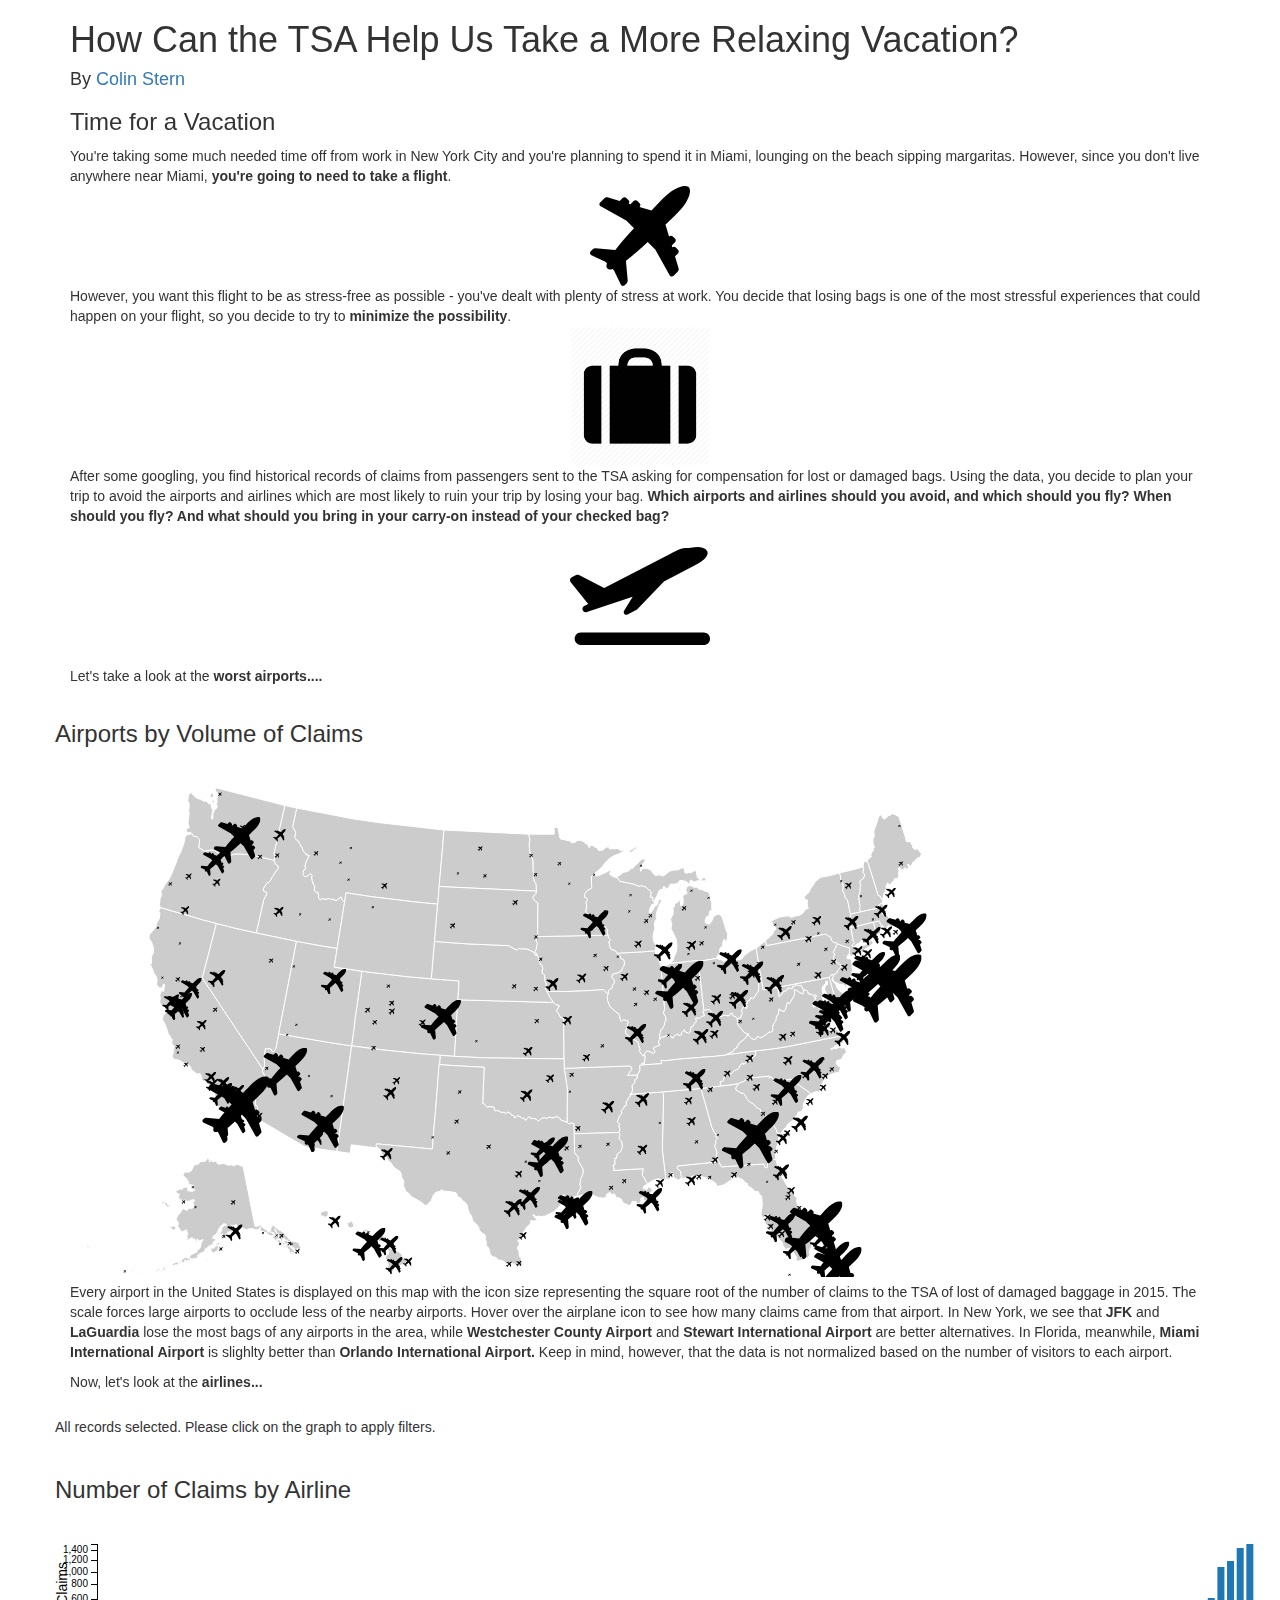
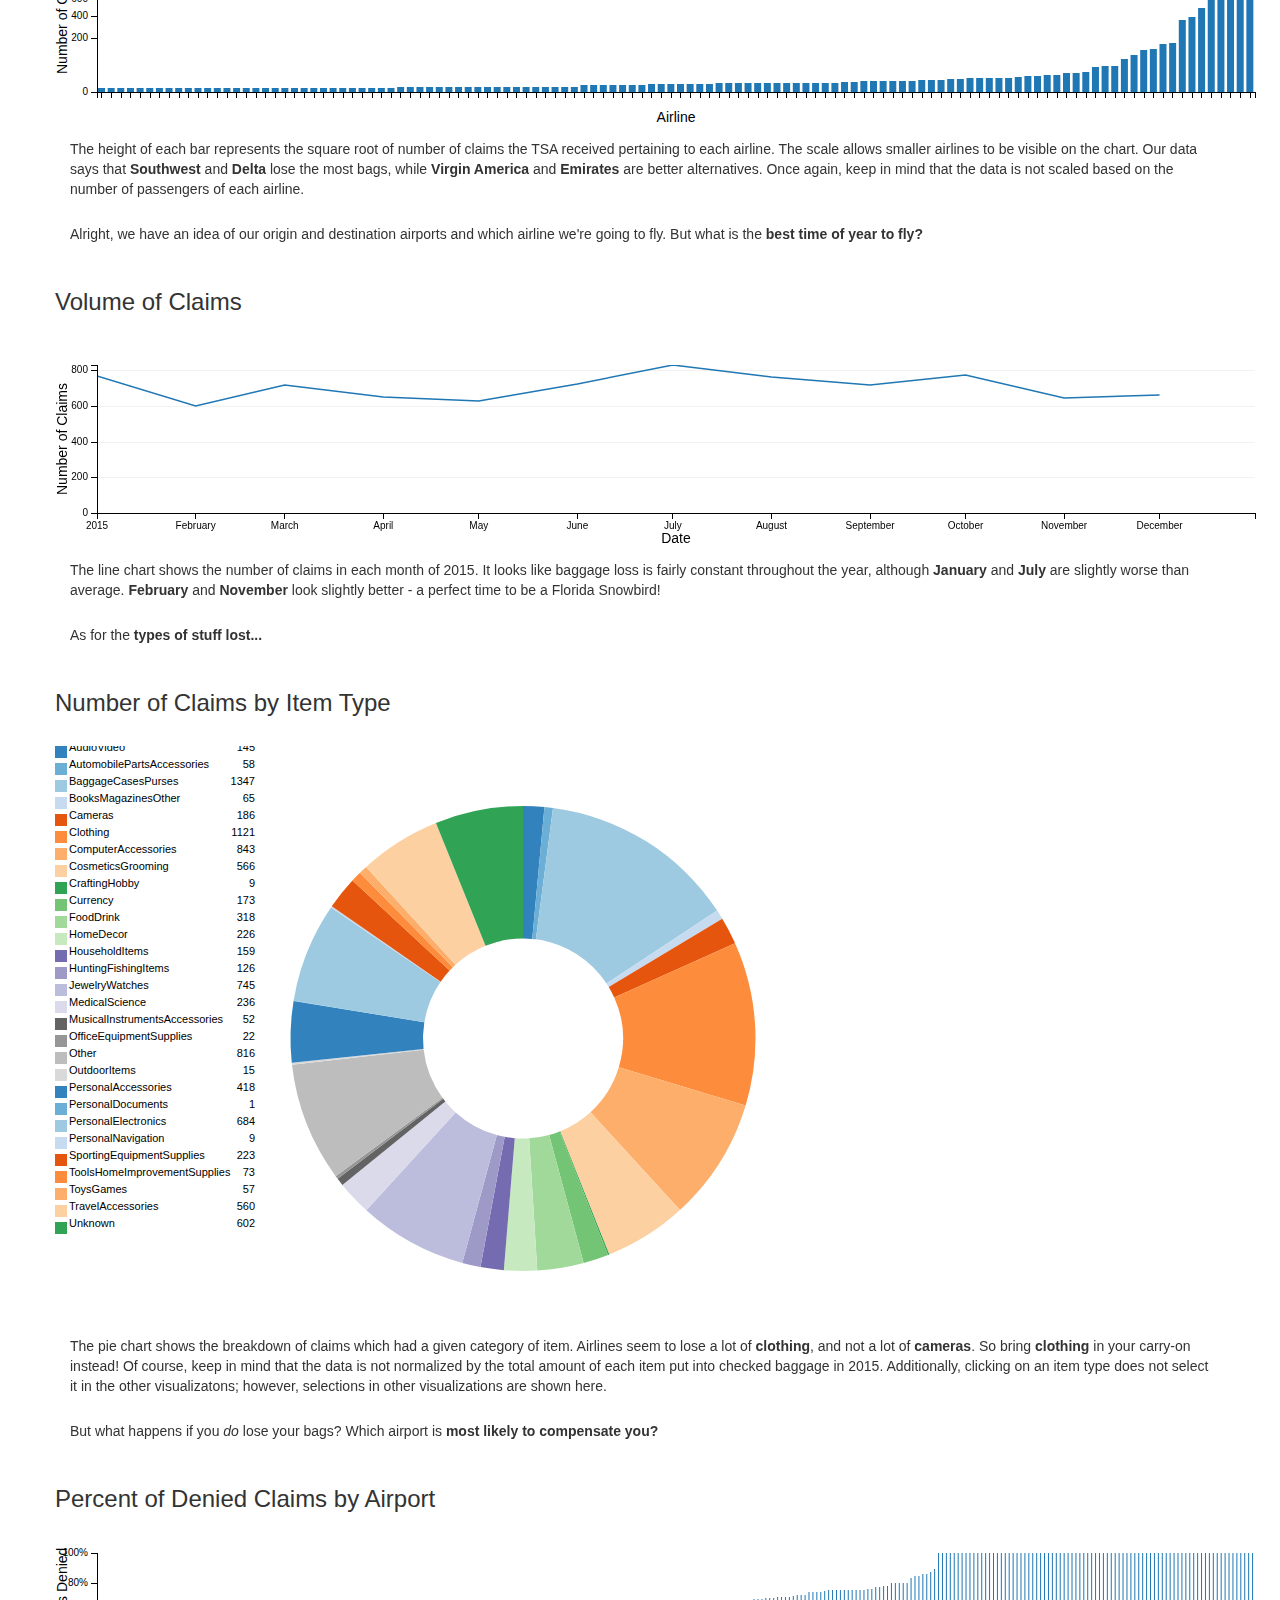
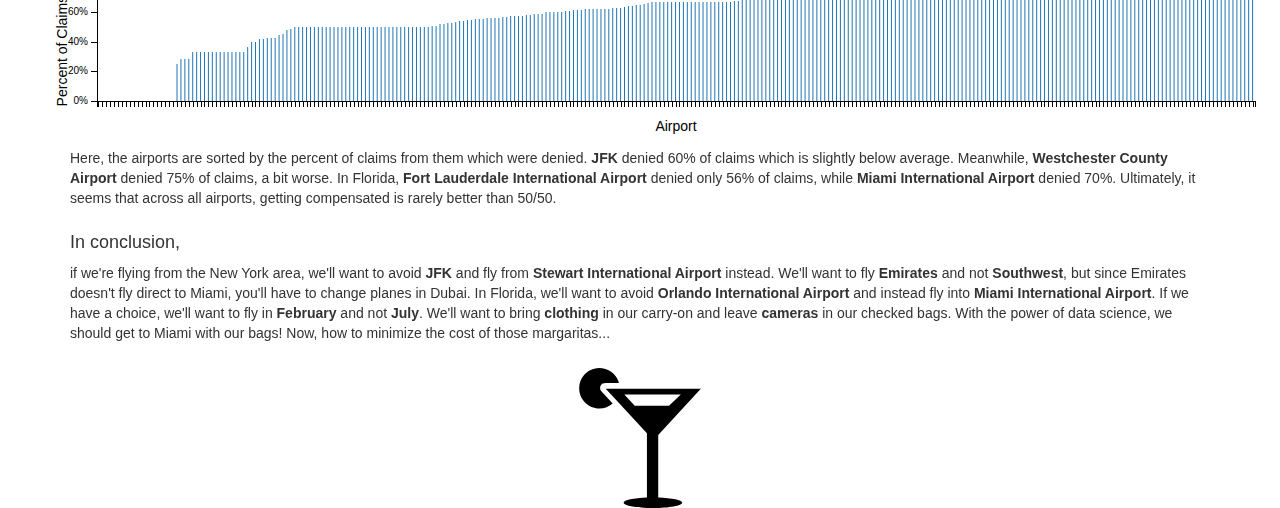
==== tsa-bags/index.html @ f5648bd6 "Added tsa-bags" ====
<!DOCTYPE html>
<head>
  <meta charset="utf-8">
  <link rel="stylesheet" type="text/css" href="css/dc.css" />
  <link rel="stylesheet" type="text/css" href="css/bootstrap.min.css">
  <script src="js/d3.js"></script>
  <script src="js/crossfilter.js"></script>
  <script src="js/dc.js"></script>
  <script src="js/reductio.js"></script>
  <script src="js/universe.js"></script>
  <script type="text/javascript" src="js/colorbrewer.js"></script>
  <style>
  </style>
  <title>TSA Claims Dataset</title>

</head>

<body>
<!-- CSS -->
<style type="text/css">
</style>

<!-- HTML -->

<div class="container">

  <h1>How Can the TSA Help Us Take a More Relaxing Vacation?</h1>
  <h4>By <a href="http://cstern.me/">Colin Stern</a></h4>

  <h3>Time for a Vacation</h3>
  <div><span>​You're taking some much needed time off from work in New York City and you're planning to spend it in Miami, lounging on the beach sipping margaritas. However, since you don't live anywhere near Miami, <b>you're going to need to take a flight</b>.</span> </div>
  <img class="center-block" src="img/airplane-shape.svg" alt="View" style="width:100;height:100px;">
  <div> However, you want this flight to be as stress-free as possible - you've dealt with plenty of stress at work. You decide that losing bags is one of the most stressful experiences that could happen on your flight, so you decide to try to <b>minimize the possibility</b>.
  </div>
  <img class="center-block" src="img/bag.png" alt="View" style="width:140;height:140px;">
  <div> After some googling, you find historical records of claims from passengers sent to the TSA asking for compensation for lost or damaged bags. Using the data, you decide to plan your trip to avoid the airports and airlines which are most likely to ruin your trip by losing your bag. <b>Which airports and airlines should you avoid, and which should you fly? When should you fly? And what should you bring in your carry-on instead of your checked bag?</b></div>
    <img class="center-block" src="img/takeoff-the-plane.svg" alt="View" style="width:140;height:140px;">
    </span>

  <div style="padding-bottom:15px;">Let's take a look at the <b>worst airports....</b></div>

<!-- Heatmap - Airports by Volume of Claims-->
<div class="row">
  <div id="heatmap">
       <h3>Airports by Volume of Claims</h3>
       <a class="reset" href="javascript:airportHeatmap.filterAll();dc.redrawAll();" style="display: none;">reset</a>
       <div class="clearfix"></div>
       <div class="row">
         <div id="heat-select">
           <div>
             <a class="reset"
                href="javascript:heatSelect.filterAll();dc.redrawAll();"
                style="visibility: hidden;">reset</a>
           </div>
         </div>
       </div>
   </div>
</div>

  <p>Every airport in the United States is displayed on this map with the icon size representing the square root of the number of claims to the TSA of lost of damaged baggage in 2015. The scale forces large airports to occlude less of the nearby airports. Hover over the airplane icon to see how many claims came from that airport. In New York, we see that <b>JFK</b> and <b>LaGuardia</b> lose the most bags of any airports in the area, while <b>Westchester County Airport</b> and <b>Stewart International Airport</b> are better alternatives. In Florida, meanwhile, <b>Miami International Airport</b> is slighlty better than <b>Orlando International Airport. </b> Keep in mind, however, that the data is not normalized based on the number of visitors to each airport.</p>


<!-- Heatmap key -->
<div class="row">
  <div id="heatmapKey">
    <div class="clearfix"></div>
  </div>
</div>

   <!--  Parallel coordinates - Correlations between Airport, Airline, Where Item was Lost, Close Amount and Disposition of Claim goes here -->
<!-- <div class="row">
   <div id="parallel-coordinates">
        <strong>Correlations between Airport, Airline, Where Item was Lost, Close Amount and Disposition of Claim</strong>
        <a class="reset" href="javascript:parallelCoordinates.filterAll();dc.redrawAll();" style="display: none;">reset</a>
        <div class="clearfix"></div>
        <div class="row">
        </div>
   </div>
 </div> -->


   <p>​Now, let's look at the <b>airlines...</b></p>


   <!-- Number of selected records -->
  <div class="row">
      <div>
          <div class="dc-data-count">
              <span class="filter-count"></span> selected out of <span class="total-count"></span> records | <a
                  href="javascript:dc.filterAll(); dc.renderAll();">Reset All</a>
          </div>
      </div>
      <table class="table table-hover dc-data-table">
      </table>
  </div>
  <div class="clearfix"></div>

   <!-- Histogram - Number of Claims by Airline -->
<div class="row">
     <div id="number-claims-by-airline-histogram">
          <h3>Number of Claims by Airline</h3>
          <a class="reset" href="javascript:numberClaimsByAirlineHistogram.filterAll();dc.redrawAll();" style="display: none;">reset</a>
          <div class="clearfix"></div>
          <div class="row">
            <div id="number-claims-by-airline-select">
              <div>
                <a class="reset"
                   href="javascript:numberClaimsByAirlineSelect.filterAll();dc.redrawAll();"
                   style="visibility: hidden;">reset</a>
              </div>
            </div>
          </div>
     </div>
</div>
<p style="padding-bottom:15px;">The height of each bar represents the square root of number of claims the TSA received pertaining to each airline. The scale allows smaller airlines to be visible on the chart. Our data says that <b>Southwest</b> and <b>Delta</b> lose the most bags, while <b>Virgin America</b> and <b>Emirates</b> are better alternatives. Once again, keep in mind that the data is not scaled based on the number of passengers of each airline.</p>

<!-- Line chart - Volume of Claims -->
<p style="padding-bottom:15px;">Alright, we have an idea of our origin and destination airports and which airline we're going to fly. But what is the <b>best time of year to fly?</b></p>
<div class="row">
    <div id="volume-claims-line">
        <h3>Volume of Claims</h3>
        <span class="reset" style="display: none;">range: <span class="filter"></span></span>
        <a class="reset" href="javascript:volumeClaimsLine.filterAll();likeChart.filterAll();dc.redrawAll();"
           style="display: none;">reset</a>
        <div class="clearfix"></div>
        <div class="row">
          <div id="volume-claims-line-select">
            <div>
              <a class="reset"
                 href="javascript:volumeClaimsLineSelect.filterAll();dc.redrawAll();"
                 style="visibility: hidden;">reset</a>
            </div>
          </div>
        </div>

  <!-- Linked bar chart to line chart -->
      <div id="volume-claims-line-slider">
      </div>
      <p class="muted pull-right" style="margin-right: 15px;"></p>
</div>
</div>

<p style="padding-bottom:15px;">The line chart shows the number of claims in each month of 2015. It looks like baggage loss is fairly constant throughout the year, although <b>January</b> and <b>July</b> are slightly worse than average. <b>February</b> and <b>November</b> look slightly better - a perfect time to be a Florida Snowbird! </p>

  <!-- Histogram - Number of Claims by Item Type -->
  <p style="padding-bottom:15px;">As for the <b>types of stuff lost...</b></p>
<div class="row">
    <div id="number-of-claims-by-item-histogram">
         <h3>Number of Claims by Item Type</h3>
         <a class="reset" href="javascript:numberClaimsItemHistogram.filterAll();dc.redrawAll();" style="display: none;">reset</a>
         <div class="clearfix"></div>
         <div class="row">
           <div id="number-claims-item-histogram-select">
             <div>
               <a class="reset"
                  href="javascript:numberClaimsItemHistogramSelect.filterAll();dc.redrawAll();"
                  style="visibility: hidden;">reset</a>
             </div>	
         </div>
       </div>
    </div>

</div>
<p style="padding-bottom:15px;">​The pie chart shows the breakdown of claims which had a given category of item. Airlines seem to lose a lot of <b>clothing</b>, and not a lot of <b>cameras</b>. So bring <b>clothing</b> in your carry-on instead! Of course, keep in mind that the data is not normalized by the total amount of each item put into checked baggage in 2015. Additionally, clicking on an item type does not select it in the other visualizatons; however, selections in other visualizations are shown here.</p>


<!-- Histogram - Percent of Denied Claims by Airport -->
<p style="padding-bottom:15px;">But what happens if you <i>do</i> lose your bags? Which airport is <b>most likely to compensate you?</b></p>
<div class="row">
  <div id="percent-denied-claims-by-airport-histogram">
       <h3>Percent of Denied Claims by Airport</h3>
       <a class="reset" href="javascript:percentDeniedByAirportHistogram.filterAll();dc.redrawAll();" style="display: none;">reset</a>
       <div class="clearfix"></div>
       <div class="row">
         <div id="percent-denied-by-airport-select">
           <div>
             <a class="reset"
                href="javascript:percentDeniedByAirportSelect.filterAll();dc.redrawAll();"
                style="visibility: hidden;">reset</a>
           </div>
         </div>
       </div>
   </div>
 </div>

 <p style="padding-bottom:15px;">Here, the airports are sorted by the percent of claims from them which were denied. <b>JFK</b> denied 60% of claims which is slightly below average. Meanwhile, <b>Westchester County Airport</b> denied 75% of claims, a bit worse. In Florida, <b>Fort Lauderdale International Airport</b> denied only 56% of claims, while <b>Miami International Airport</b> denied 70%. Ultimately, it seems that across all airports, getting compensated is rarely better than 50/50.</p>

<h4>In conclusion,</h4>
 <p style="padding-bottom:15px;">​if we're flying from the New York area, we'll want to avoid <b>JFK</b> and fly from <b>Stewart International Airport</b> instead. We'll want to fly <b>Emirates</b> and not <b>Southwest</b>, but since Emirates doesn't fly direct to Miami, you'll have to change planes in Dubai. In Florida, we'll want to avoid <b>Orlando International Airport</b> and instead fly into <b>Miami International Airport</b>. If we have a choice, we'll want to fly in <b>February</b> and not <b>July</b>. We'll want to bring <b>clothing</b> in our carry-on and leave <b>cameras</b> in our checked bags. With the power of data science, we should get to Miami with our bags! Now, how to minimize the cost of those margaritas...</p>
 <img class="center-block" src="img/margarita.svg" alt="View" style="width:140;height:140px;">

<div class="row">
</div>

</div>


<!-- JavaScript -->
<script>
'use strict';

  /* Parse and format */
  <!-- Parsing Dates -->
  var dateParser = d3.time.format("%d-%b-%y").parse;

  // Formatting axes
  var percentFormat = d3.format(".0%");

  // Formatting decimals
  var roundFormat = d3.format(".2r");	

  /* Create chart objects */

  /* count selected records */
  var claimsCount = dc.dataCount('.dc-data-count');

  // Airport Heatmap
  var airportHeatmap = dc.geoChoroplethChart('#heatmap');
  // var heatmapKey = dc.heatMap("#heatmapKey");
  // var heatSelect = dc.selectMenu('#heat-select');

  // Percent of Denied Claims by Airport Histogram
  var percentDeniedByAirportHistogram = dc.barChart('#percent-denied-claims-by-airport-histogram');
  // var percentDeniedByAirportSelect = dc.selectMenu('#percent-denied-by-airport-select');

  //  Parallel coordinates - Correlations between Airport, Airline, Where Item was Lost, Close Amount and Disposition of Claim goes here

  // Number of Claims by Airline Histogram
  var numberClaimsByAirlineHistogram = dc.barChart('#number-claims-by-airline-histogram');
  // var numberClaimsByAirlineSelect = dc.selectMenu('#number-claims-by-airline-select');

  // Volume of Claims Line Chart
  var volumeClaimsLine = dc.lineChart('#volume-claims-line');
  // var volumeClaimsLineSelect = dc.selectMenu('#volume-claims-line-select');
  // var volumeClaimsLineSlider = dc.barChart('#volume-claims-line-slider');

  // Number of Claims by Item Type Histogram
  var numberClaimsItemHistogram = dc.pieChart('#number-of-claims-by-item-histogram');
  // var numberClaimsItemHistogramSelect = dc.selectMenu('#number-claims-item-histogram-select');


<!-- Data Input -->
  d3.csv('data/claims-data-2015-as-of-feb-9-2016-ADDEDLATLONG-FLATTENED.csv', function(data) {
        // Variable names
        var var1 = "ClaimNumber";
        var var2 = "DateReceived";
        var var3 = "IncidentDate";
        var var4 = "AirportCode";
        var var5 = "AirportName";
        var var6 = "AirlineName";
        var var7 = "ClaimType";
        var var8 = "ClaimSite";
        var var9 = "ItemCategory";
        var var10 = "CloseAmount";
        var var11 = "Disposition";
        var var12 = "Lat";
        var var13 = "Long";

        var var14 = "Unknown";
        var var15 = "AudioVideo";
        var var16 = "AutomobilePartsAccessories";
        var var17 = "BaggageCasesPurses";
        var var18 = "BooksMagazinesOther";
        var var19 = "Cameras";
        var var20 = "Clothing";
        var var21 = "ComputerAccessories";
        var var22 = "CosmeticsGrooming";
        var var23 = "CraftingHobby";
        var var24 = "Currency";
        var var25 = "FoodDrink";
        var var26 = "HomeDecor";
        var var27 = "HouseholdItems";
        var var28 = "HuntingFishingItems";
        var var29 = "JewelryWatches";
        var var30 = "MedicalScience";
        var var31 = "MusicalInstrumentsAccessories";
        var var32 = "OfficeEquipmentSupplies";
		var var33 = "Other";
		var var34 = "OutdoorItems";
		var var35 = "PersonalAccessories";
		var var36 = "PersonalDocuments";
		var var37 = "PersonalElectronics";
		var var38 = "PersonalNavigation";
		var var39 = "SportingEquipmentSupplies";
		var var40 = "ToolsHomeImprovementSupplies";
		var var41 = "ToysGames";
		var var42 = "TravelAccessories";


        data.forEach(function (d) {
          d[var1]=+d[var1];
          d[var11]=+d[var11];
          d[var12]=+d[var12];
          d[var13]=+d[var13];

          d[var14]=+d[var14];
          d[var15]=+d[var15];
          d[var16]=+d[var16];
          d[var17]=+d[var17];
          d[var18]=+d[var18];
          d[var19]=+d[var19];
          d[var20]=+d[var20];
          d[var21]=+d[var21];
          d[var22]=+d[var22];
          d[var23]=+d[var23];
          d[var24]=+d[var24];
          d[var25]=+d[var25];
          d[var26]=+d[var26];
          d[var27]=+d[var27];

          d[var28]=+d[var28];
          d[var29]=+d[var29];
          d[var30]=+d[var30];
          d[var31]=+d[var31];
          d[var32]=+d[var32];
          d[var33]=+d[var33];
          d[var34]=+d[var34];
          d[var35]=+d[var35];
          d[var36]=+d[var36];
          d[var37]=+d[var37];
          d[var38]=+d[var38];
          d[var39]=+d[var39];
          d[var40]=+d[var40];
          d[var41]=+d[var41];
          d[var42]=+d[var42];          



          // Calculate date of claim
          d.claimDate = dateParser(d[var2]);
          d.claimMonth = d3.time.month(d.claimDate);
        });

<!-- CrossFilter -->
var ndx = crossfilter(data),
    all = ndx.groupAll(),
    heatmapAirportsDim = ndx.dimension(function(d) {return d[var4];}),
    histogramAirportsDim = ndx.dimension(function(d) {return d[var4];}),
    // parallel coordinates dimension
    histogramAirlineDim = ndx.dimension(function(d) {return d[var6];}),
    lineClaimsDim = ndx.dimension(function(d) {return d.claimMonth;}),
    histogramItemDim = ndx.dimension(function(d) {return d[var9];}),

    heatmapAirportsGroup = heatmapAirportsDim.group().reduce(
      function (p, v) {
        ++p.count;
        p.lat = v[var12];
        p.long = v[var13];
        return p;
      },
      function (p, v) {
        --p.count;
        p.lat = v[var12];
        p.long = v[var13];
        return p;
      },
      function () {
        return {
          count: 0,
          lat: 0,
          long: 0,
        };
      }
    ),
    histogramAirportsGroup = histogramAirportsDim.group().reduce(
      function (p, v) {
        ++p.count;
        p.sum += v[var11];
        p.avg = (p.sum / p.count) ? (p.sum / p.count) : 0;
        return p;
      },
      function (p, v) {
        --p.count;
        p.sum -= v[var11];
        p.avg = (p.sum / p.count) ? (p.sum / p.count) : 0;
        return p;
      },
      function () {
        return {
          count: 0,
          sum: 0,
          avg: 0
        };
      }
    ),
    //parallel coordinates
    histogramAirlineGroup = histogramAirlineDim.group().reduce(
      function (p, v) {
        ++p.count;
        return p;
      },
      function (p, v) {
        --p.count;
        return p;
      },
      function () {
        return {
          count: 0
        };
      }
    ),
    lineClaimsGroup = lineClaimsDim.group().reduce(
      function (p, v) {
        ++p.count;
        p.sum += v[var11];
        p.avg = (p.sum / p.count);
        return p;
      },
      function (p, v) {
        --p.count;
        p.sum -= v[var11];
        p.avg = (p.sum / p.count);
        return p;
      },
      function () {
        return {
          count: 0,
          sum: 0,
          avg: 0
        };
      }
    ),
    histogramItemGroup = histogramItemDim.group();

    // Groups to allow the item chart
     var runDimension  = ndx.dimension(function(d) {
      return "Test";
    }),
    speedSumGroup = runDimension.group().reduce(function(p,v) {
	  p.v14+=v.Unknown;
	  p.v15+=v.AudioVideo;
	  p.v16+=v.AutomobilePartsAccessories;
	  p.v17+=v.BaggageCasesPurses;
	  p.v18+=v.BooksMagazinesOther;
	  p.v19+=v.Cameras;
	  p.v20+=v.Clothing;
	  p.v21+=v.ComputerAccessories;
	  p.v22+=v.CosmeticsGrooming;
	  p.v23+=v.CraftingHobby;
	  p.v24+=v.Currency;
	  p.v25+=v.FoodDrink;
	  p.v26+=v.HomeDecor;
	  p.v27+=v.HouseholdItems;
	  p.v28+=v.HuntingFishingItems;
	  p.v29+=v.JewelryWatches;
	  p.v30+=v.MedicalScience;
	  p.v31+=v.MusicalInstrumentsAccessories;
	  p.v32+=v.OfficeEquipmentSupplies;
	  p.v33+=v.Other;
	  p.v34+=v.OutdoorItems;
	  p.v35+=v.PersonalAccessories;
	  p.v36+=v.PersonalDocuments;
	  p.v37+=v.PersonalElectronics;
	  p.v38+=v.PersonalNavigation;
	  p.v39+=v.SportingEquipmentSupplies;
	  p.v40+=v.ToolsHomeImprovementSupplies;
	  p.v41+=v.ToysGames;
	  p.v42+=v.TravelAccessories;	  
      return p;
    }, function(p,v) {
	  p.v14-=v.Unknown;
	  p.v15-=v.AudioVideo;
	  p.v16-=v.AutomobilePartsAccessories;
	  p.v17-=v.BaggageCasesPurses;
	  p.v18-=v.BooksMagazinesOther;
	  p.v19-=v.Cameras;
	  p.v20-=v.Clothing;
	  p.v21-=v.ComputerAccessories;
	  p.v22-=v.CosmeticsGrooming;
	  p.v23-=v.CraftingHobby;
	  p.v24-=v.Currency;
	  p.v25-=v.FoodDrink;
	  p.v26-=v.HomeDecor;
	  p.v27-=v.HouseholdItems;
	  p.v28-=v.HuntingFishingItems;
	  p.v29-=v.JewelryWatches;
	  p.v30-=v.MedicalScience;
	  p.v31-=v.MusicalInstrumentsAccessories;
	  p.v32-=v.OfficeEquipmentSupplies;
	  p.v33-=v.Other;
	  p.v34-=v.OutdoorItems;
	  p.v35-=v.PersonalAccessories;
	  p.v36-=v.PersonalDocuments;
	  p.v37-=v.PersonalElectronics;
	  p.v38-=v.PersonalNavigation;
	  p.v39-=v.SportingEquipmentSupplies;
	  p.v40-=v.ToolsHomeImprovementSupplies;
	  p.v41-=v.ToysGames;
	  p.v42-=v.TravelAccessories;		  
      return p;
    }, function() {
      return { v14: 0, v15: 0, v16:0,v17: 0, v18: 0, v19:0,v20: 0, v21: 0, v22:0,v23: 0, v24: 0, v25:0,v26: 0, v27: 0, v28: 0, v29: 0, v30:0,v31: 0, v32: 0, v33:0,v34: 0, v35: 0, v36:0,v37: 0, v38: 0, v39:0,v40: 0, v41: 0, v42: 0 }
    });
    var fakeGroup = {
	  all: function() {
		 return [
	    { key: "Unknown", value: speedSumGroup.top(1)[0].value.v14 },
	    { key: "AudioVideo", value: speedSumGroup.top(1)[0].value.v15 },
	    { key: "AutomobilePartsAccessories", value: speedSumGroup.top(1)[0].value.v16 },
	    { key: "BaggageCasesPurses", value: speedSumGroup.top(1)[0].value.v17 },
	    { key: "BooksMagazinesOther", value: speedSumGroup.top(1)[0].value.v18 },
	    { key: "Cameras", value: speedSumGroup.top(1)[0].value.v19 },
	    { key: "Clothing", value: speedSumGroup.top(1)[0].value.v20 },
	    { key: "ComputerAccessories", value: speedSumGroup.top(1)[0].value.v21 },
	    { key: "CosmeticsGrooming", value: speedSumGroup.top(1)[0].value.v22 },
	    { key: "CraftingHobby", value: speedSumGroup.top(1)[0].value.v23 },
	    { key: "Currency", value: speedSumGroup.top(1)[0].value.v24 },
	    { key: "FoodDrink", value: speedSumGroup.top(1)[0].value.v25 },
	    { key: "HomeDecor", value: speedSumGroup.top(1)[0].value.v26 },
	    { key: "HouseholdItems", value: speedSumGroup.top(1)[0].value.v27 },

	    { key: "HuntingFishingItems", value: speedSumGroup.top(1)[0].value.v28 },
	    { key: "JewelryWatches", value: speedSumGroup.top(1)[0].value.v29 },
	    { key: "MedicalScience", value: speedSumGroup.top(1)[0].value.v30 },
	    { key: "MusicalInstrumentsAccessories", value: speedSumGroup.top(1)[0].value.v31 },
	    { key: "OfficeEquipmentSupplies", value: speedSumGroup.top(1)[0].value.v32 },
	    { key: "Other", value: speedSumGroup.top(1)[0].value.v33 },
	    { key: "OutdoorItems", value: speedSumGroup.top(1)[0].value.v34 },
	    { key: "PersonalAccessories", value: speedSumGroup.top(1)[0].value.v35 },
	    { key: "PersonalDocuments", value: speedSumGroup.top(1)[0].value.v36 },
	    { key: "PersonalElectronics", value: speedSumGroup.top(1)[0].value.v37 },
	    { key: "PersonalNavigation", value: speedSumGroup.top(1)[0].value.v38 },
	    { key: "SportingEquipmentSupplies", value: speedSumGroup.top(1)[0].value.v39 },
	    { key: "ToolsHomeImprovementSupplies", value: speedSumGroup.top(1)[0].value.v40 },
	    { key: "ToysGames", value: speedSumGroup.top(1)[0].value.v41 },	    
	    { key: "TravelAccessories", value: speedSumGroup.top(1)[0].value.v42 },	    

	  ]; }
	}


// airportHeatmap is moved to end of file due to call to renderAll within the JSON callback
// console.log(heatmapAirportsGroup.top(Infinity));





<!-- Histogram - Percent of Denied Claims by Airport -->
// A hack to allow sorting
histogramAirportsGroup.order(function(d) {
	// console.log(d);
    return d.avg;
});

histogramAirportsGroup.all = function() {
    return histogramAirportsGroup.top(Infinity);
}

percentDeniedByAirportHistogram
    .width(1250)
    .height(200)
    .dimension(histogramAirportsDim)
    .group(histogramAirportsGroup)
    .yAxisLabel("Percent of Claims Denied")
    .xAxisLabel("Airport")
    // due to 0 to 100 percent range of denied claims
    .x(d3.scale.ordinal().domain(function(d) {return d.key;}))
    .valueAccessor(function (d) { return d.value.avg;})
    .keyAccessor(function(d) { return d.key; })
    .centerBar(false)
    .elasticX(true)
    .elasticY(true)
    .title(function(d) {return d.key + ": " + percentFormat(d.value.avg) + " denied"})
    .xUnits(dc.units.ordinal)
    .ordering(function(d){
    return d.value.avg })
    .xAxis().tickFormat(function(d) { return ""; });
  percentDeniedByAirportHistogram.yAxis().ticks(6);
  percentDeniedByAirportHistogram.yAxis().tickFormat(percentFormat);

<!-- Parallel Coordinates - Correlations between Airport, Airline, Where Item was Lost, Close Amount and Disposition of Claim -->


<!-- Histogram - Number of Claims by Airline -->
// A hack to allow sorting
histogramAirlineGroup.order(function(d) {
	// console.log(d);
    return d.count;
});

histogramAirlineGroup.all = function() {
    return histogramAirlineGroup.top(Infinity);
}


numberClaimsByAirlineHistogram
  .width(1250)
  .height(200)
  .dimension(histogramAirlineDim)
  .group(histogramAirlineGroup)
  .yAxisLabel("Number of Claims")
  .xAxisLabel("Airline")
  .x(d3.scale.ordinal().domain(function(d) {return d.key;}))
  .y(d3.scale.sqrt().domain([0, 1400]))
  .valueAccessor(function (d) { return d.value.count;})
  .keyAccessor(function(d) { return d.key; })
  .elasticX(true)
  .elasticY(true)
  .xUnits(dc.units.ordinal)
  .ordering(function(d){
    return d.value.count })
  .title(function(d) {return d.key + ": " + d.value.count + " claims"})
  .xAxis().tickFormat(function(d) { return ""; });
  // .valueAccessor(function (d) { return d.value.count;  })
  // .keyAccessor(function(d) { return d.key; });


<!-- Line chart - Volume of Claims: -->
volumeClaimsLine
  .width(1250)
  .height(200)
  // .chart(function(c) { return dc.lineChart(c).interpolate('linear');})
  .x(d3.time.scale().domain([new Date(2015, 0, 1), new Date(2015, 11, 31)]))
  // .xUnits(dc.units.ordinal)
  .yAxisLabel("Number of Claims")
  .xAxisLabel('Date')
  .elasticY(true)
  .dimension(lineClaimsDim)
  .group(lineClaimsGroup)
  .valueAccessor(function (d) {return d.value.count;})
  .keyAccessor(function(d) {return d.key;})
  .renderHorizontalGridLines(true);
  // .legend(dc.legend().x(600).y(0).itemHeight(10).gap(3).horizontal(2).legendWidth(140).itemWidth(40));
volumeClaimsLine.yAxis().ticks(6);


<!-- Pie Chart - Number of Claims by Item Type -->
numberClaimsItemHistogram
	.dimension(runDimension)
    .group(fakeGroup)
     .title(function(d) {return d.key + ": " + d.value + " claims"})
     .width(936)
		  .height(585)
		  .innerRadius(100)			
		  .externalLabels(50)
		  .externalRadiusPadding(60)
		  .legend(dc.legend())
		  .label(function(d) {return ""});

numberClaimsItemHistogram.on('pretransition', function(chart) {
          chart.selectAll('.dc-legend-item text')
              .text('')
            .append('tspan')
              .text(function(d) { return d.name; })
            .append('tspan')
              .attr('x', 200)
              .attr('text-anchor', 'end')
              .text(function(d) { return d.data; });
               });
<!-- Count selected records widget -->

claimsCount
    .dimension(ndx)
    .group(all)
    .html({
        some: '<strong>%filter-count</strong> selected out of <strong>%total-count</strong> records' +
            ' | <a href=\'javascript:dc.filterAll(); dc.renderAll();\'>Reset All</a>',
        all: 'All records selected. Please click on the graph to apply filters.'
    });


d3.json("./json/us-states.json", function (statesJson) {

	<!-- HeatMap - Airports by Volume of Claims -->
	airportHeatmap
		.width(990)
		.height(500)
		.dimension(heatmapAirportsDim)
		.group(heatmapAirportsGroup)
		.colors(d3.scale.quantize().range(["#E2F2FF", "#C4E4FF", "#9ED2FF", "#81C5FF", "#6BBAFF", "#51AEFF", "#36A2FF", "#1E96FF", "#0089FF", "#0061B5"]))
	    .colorDomain([0, 200])
	    .colorCalculator(function (d) { return d ? airportHeatmap.colors()(d) : '#ccc'; })
        .overlayGeoJson(statesJson.features, "state", function (d) {
            return d.properties.name;
        })
        .valueAccessor(function(kv) {
            // console.log(kv);
            return kv.value.count;
        })	
        .title(function (d) {
        	
        	// console.log(d);
                        return "State: " + d.key;
        })
        .on("renderlet", drawAdditionalStuffInMap);		

        function drawAdditionalStuffInMap(_chart, selection) {
		    var svg = _chart.svg();
		    svg.selectAll("g.additionalStuff").remove();

		    var group = svg.selectAll("g.additionalStuff");

		    if (group.empty()) {
		        group = svg.append("g").classed("additionalStuff", true);
		    }

            var proj = airportHeatmap.geoPath().projection();
            var nodes = group.selectAll("circle").data(heatmapAirportsGroup.top(Infinity),
            	function(d) {
            		var posn = proj([d.value.long, d.value.lat]);
            		// console.log(posn); 
            		if (posn !== null) {
            			return [posn[0], posn[1], d.value.count];
            		}
            		else {
            			return [0,0,0];
            		}
            	})	

            // nodes.enter()
            // 	.append("circle")
            		// .attr("x", function(d){return d[0]})
            		// .attr("y", function(d){return d[1]})
		    //you need to implement calculateAdditionalDataPoints
		    // var additionalData = calculateAdditionalDataPoints();
		    // var additionalNodes = group.selectAll("circle").data(additionalData, function(x) { return x.id; });


		    // _chart.dimension().top(Infinity).map(function(d) {
		    //         d.location = proj([d.Long, d.Lat]);
		    //         return d;
		    // });


		    // });

		    nodes.enter()
		        .append("svg:image")
		            .attr("x", 0)
		            .attr("y", 0)
		            .attr('width', function(d) {return 3*Math.sqrt(d.value.count)})
				   	.attr('height', function(d) {return 3*Math.sqrt(d.value.count)	})
				   	.attr("xlink:href","img/airplane-shape.svg")
		            // .attr("r", function(d) {return d.value.count})
		            .attr("transform", function(d){
		             var posn = proj([d.value.long, d.value.lat]);
		             // console.log(d); 
		             if (posn !== null) {
		           	  return "translate(" + posn[0] + "," + posn[1] + ")"; 
		        	 }
		        	 else {
		        	 	return "translate(" + 120 + "," + 200 + ")";
		        	 }})
	            .append("title")
				  .text(function(d) { return "\n" +d.key+"\n"+d.value.count + " claims"; });;

		    nodes.exit().remove();
}	


	<!-- Render -->
	dc.renderAll();
	// console.log(airportHeatmap.geoPath().projection());
	// console.log(histogramAirportsGroup.top(Infinity));
});


// end of data input callback
  });

</script>
</body>
---- tsa-bags/css/dc.css ----
.dc-chart path.dc-symbol, .dc-legend g.dc-legend-item.fadeout {
  fill-opacity: 0.5;
  stroke-opacity: 0.5; }

div.dc-chart {
  float: left; }

.dc-chart rect.bar {
  stroke: none;
  cursor: pointer; }
  .dc-chart rect.bar:hover {
    fill-opacity: .5; }

.dc-chart rect.deselected {
  stroke: none;
  fill: #ccc; }

.dc-chart .pie-slice {
  fill: #fff;
  font-size: 12px;
  cursor: pointer; }
  .dc-chart .pie-slice.external {
    fill: #000; }
  .dc-chart .pie-slice :hover, .dc-chart .pie-slice.highlight {
    fill-opacity: .8; }

.dc-chart .pie-path {
  fill: none;
  stroke-width: 2px;
  stroke: #000;
  opacity: 0.4; }

.dc-chart .selected path, .dc-chart .selected circle {
  stroke-width: 3;
  stroke: #ccc;
  fill-opacity: 1; }

.dc-chart .deselected path, .dc-chart .deselected circle {
  stroke: none;
  fill-opacity: .5;
  fill: #ccc; }

.dc-chart .axis path, .dc-chart .axis line {
  fill: none;
  stroke: #000;
  shape-rendering: crispEdges; }

.dc-chart .axis text {
  font: 10px sans-serif; }

.dc-chart .grid-line, .dc-chart .axis .grid-line, .dc-chart .grid-line line, .dc-chart .axis .grid-line line {
  fill: none;
  stroke: #ccc;
  opacity: .5;
  shape-rendering: crispEdges; }

.dc-chart .brush rect.background {
  z-index: -999; }

.dc-chart .brush rect.extent {
  fill: #4682b4;
  fill-opacity: .125; }

.dc-chart .brush .resize path {
  fill: #eee;
  stroke: #666; }

.dc-chart path.line {
  fill: none;
  stroke-width: 1.5px; }

.dc-chart path.area {
  fill-opacity: .3;
  stroke: none; }

.dc-chart path.highlight {
  stroke-width: 3;
  fill-opacity: 1;
  stroke-opacity: 1; }

.dc-chart g.state {
  cursor: pointer; }
  .dc-chart g.state :hover {
    fill-opacity: .8; }
  .dc-chart g.state path {
    stroke: #fff; }

.dc-chart g.deselected path {
  fill: #808080; }

.dc-chart g.deselected text {
  display: none; }

.dc-chart g.row rect {
  fill-opacity: 0.8;
  cursor: pointer; }
  .dc-chart g.row rect:hover {
    fill-opacity: 0.6; }

.dc-chart g.row text {
  fill: #fff;
  font-size: 12px;
  cursor: pointer; }

.dc-chart g.dc-tooltip path {
  fill: none;
  stroke: #808080;
  stroke-opacity: .8; }

.dc-chart g.county path {
  stroke: #fff;
  fill: none; }

.dc-chart g.debug rect {
  fill: #00f;
  fill-opacity: .2; }

.dc-chart g.axis text {
  -webkit-touch-callout: none;
  -webkit-user-select: none;
  -khtml-user-select: none;
  -moz-user-select: none;
  -ms-user-select: none;
  user-select: none;
  pointer-events: none; }

.dc-chart .node {
  font-size: 0.7em;
  cursor: pointer; }
  .dc-chart .node :hover {
    fill-opacity: .8; }

.dc-chart .bubble {
  stroke: none;
  fill-opacity: 0.6; }

.dc-chart .highlight {
  fill-opacity: 1;
  stroke-opacity: 1; }

.dc-chart .fadeout {
  fill-opacity: 0.2;
  stroke-opacity: 0.2; }

.dc-chart .box text {
  font: 10px sans-serif;
  -webkit-touch-callout: none;
  -webkit-user-select: none;
  -khtml-user-select: none;
  -moz-user-select: none;
  -ms-user-select: none;
  user-select: none;
  pointer-events: none; }

.dc-chart .box line, .dc-chart .box circle {
  fill: #fff; }

.dc-chart .box rect, .dc-chart .box line, .dc-chart .box circle {
  stroke: #000;
  stroke-width: 1.5px; }

.dc-chart .box .center {
  stroke-dasharray: 3, 3; }

.dc-chart .box .outlier {
  fill: none;
  stroke: #ccc; }

.dc-chart .box.deselected {
  opacity: 0.5; }
  .dc-chart .box.deselected .box {
    fill: #ccc; }

.dc-chart .symbol {
  stroke: none; }

.dc-chart .heatmap .box-group.deselected rect {
  stroke: none;
  fill-opacity: 0.5;
  fill: #ccc; }

.dc-chart .heatmap g.axis text {
  pointer-events: all;
  cursor: pointer; }

.dc-chart .empty-chart .pie-slice {
  cursor: default; }
  .dc-chart .empty-chart .pie-slice path {
    fill: #fee;
    cursor: default; }

.dc-chart circle.dot {
  stroke: none; }

.dc-data-count {
  float: right;
  margin-top: 15px;
  margin-right: 15px; }
  .dc-data-count .filter-count, .dc-data-count .total-count {
    color: #3182bd;
    font-weight: bold; }

.dc-legend {
  font-size: 11px; }
  .dc-legend .dc-legend-item {
    cursor: pointer; }

.dc-hard .number-display {
  float: none; }
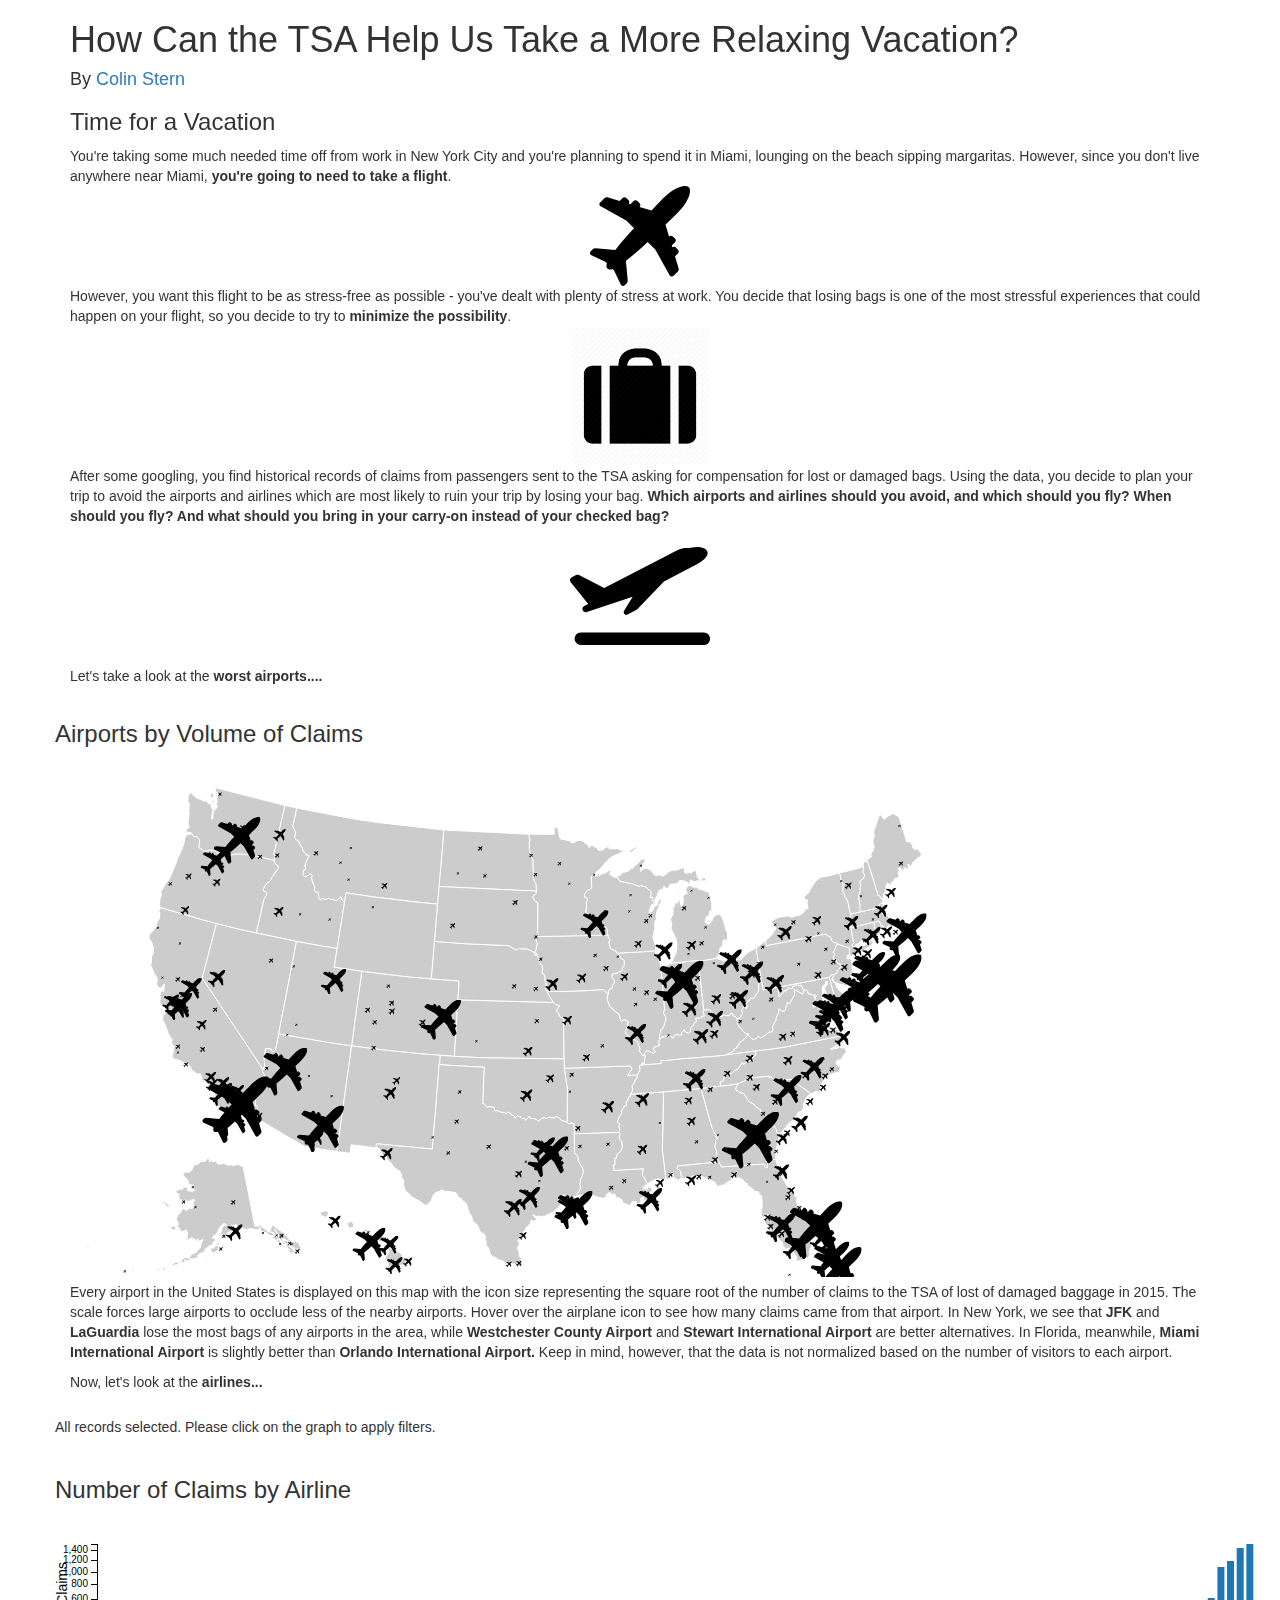
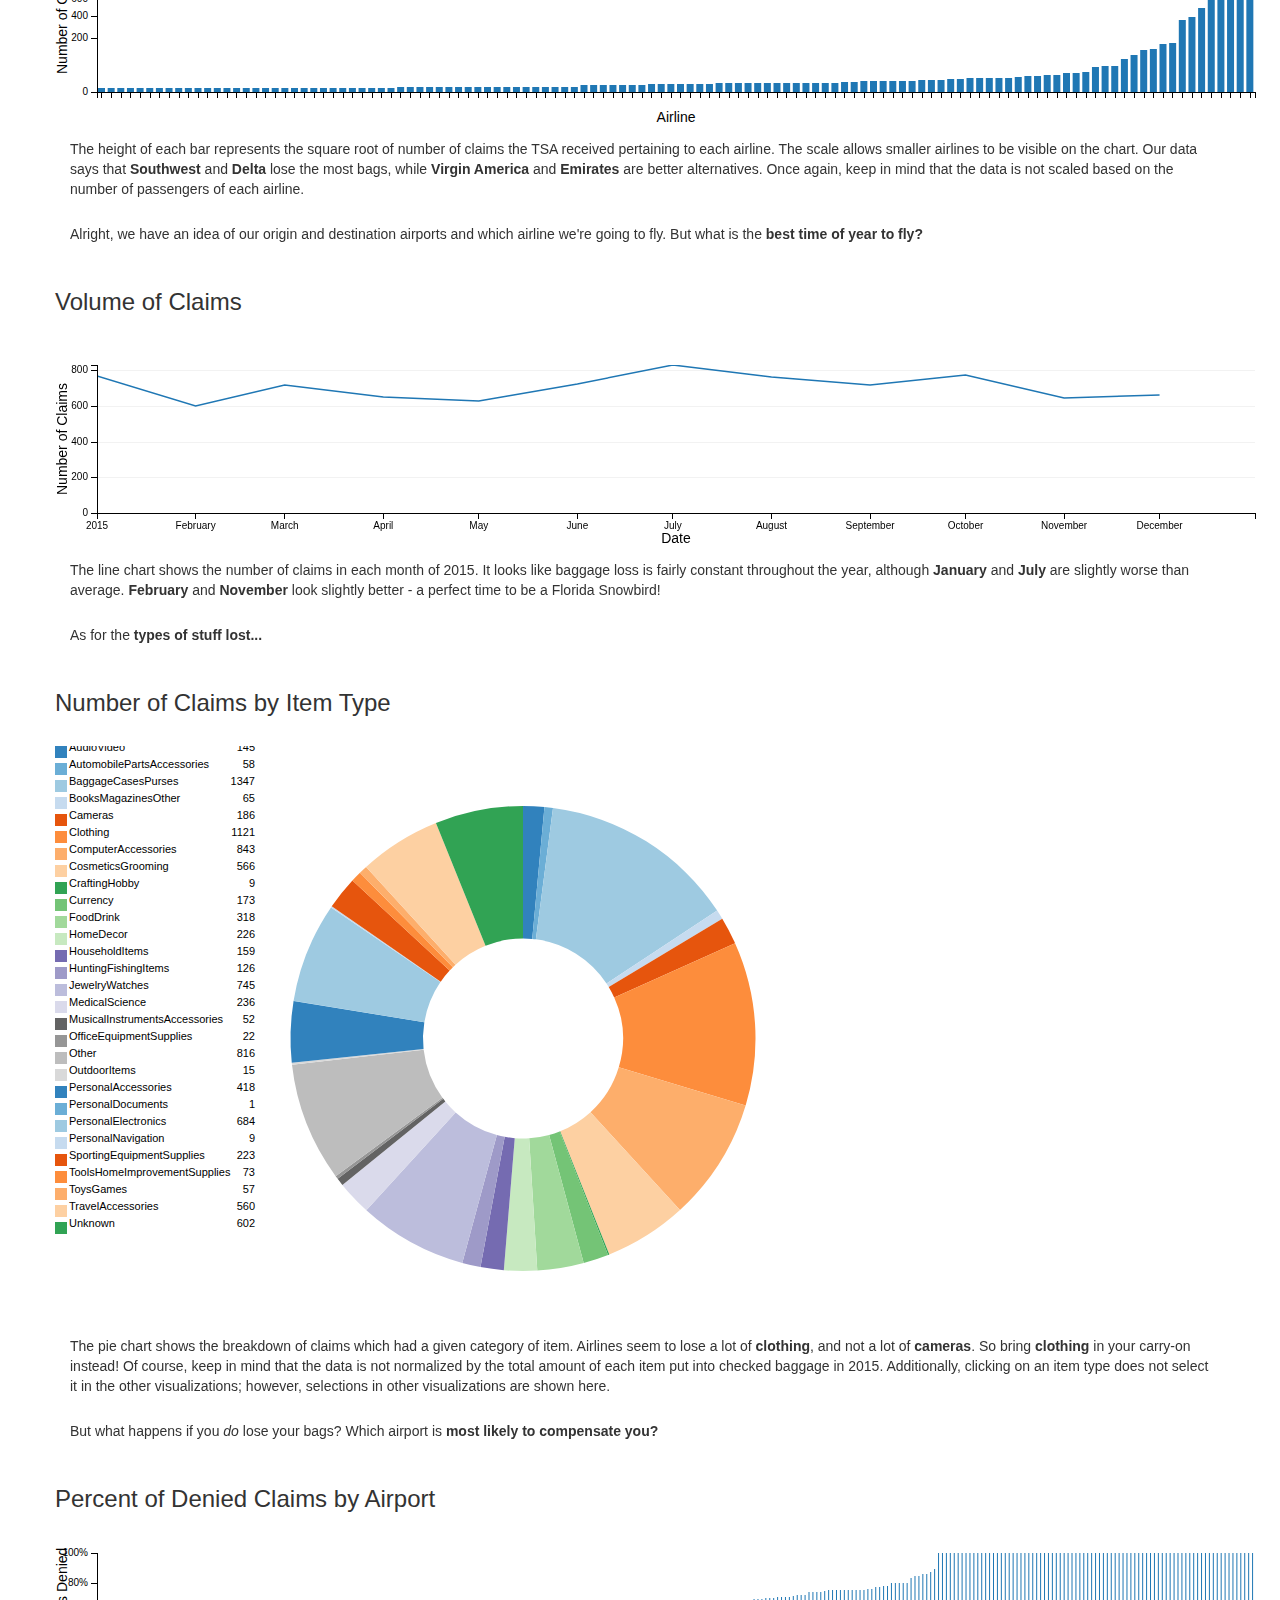
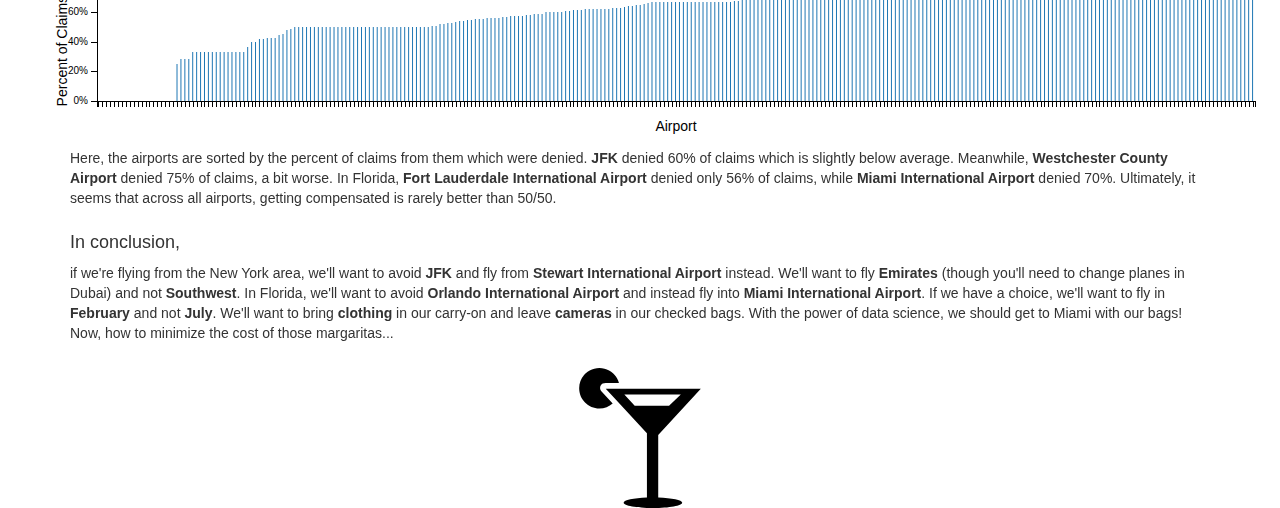
==== commit 475aa98d: "Updated tsa-bags" ====
--- a/tsa-bags/index.html
+++ b/tsa-bags/index.html
@@ -57,7 +57,7 @@
    </div>
 </div>
 
-  <p>Every airport in the United States is displayed on this map with the icon size representing the square root of the number of claims to the TSA of lost of damaged baggage in 2015. The scale forces large airports to occlude less of the nearby airports. Hover over the airplane icon to see how many claims came from that airport. In New York, we see that <b>JFK</b> and <b>LaGuardia</b> lose the most bags of any airports in the area, while <b>Westchester County Airport</b> and <b>Stewart International Airport</b> are better alternatives. In Florida, meanwhile, <b>Miami International Airport</b> is slighlty better than <b>Orlando International Airport. </b> Keep in mind, however, that the data is not normalized based on the number of visitors to each airport.</p>
+  <p>Every airport in the United States is displayed on this map with the icon size representing the square root of the number of claims to the TSA of lost of damaged baggage in 2015. The scale forces large airports to occlude less of the nearby airports. Hover over the airplane icon to see how many claims came from that airport. In New York, we see that <b>JFK</b> and <b>LaGuardia</b> lose the most bags of any airports in the area, while <b>Westchester County Airport</b> and <b>Stewart International Airport</b> are better alternatives. In Florida, meanwhile, <b>Miami International Airport</b> is slightly better than <b>Orlando International Airport. </b> Keep in mind, however, that the data is not normalized based on the number of visitors to each airport.</p>
 
 
 <!-- Heatmap key -->
@@ -161,7 +161,7 @@
     </div>
 
 </div>
-<p style="padding-bottom:15px;">​The pie chart shows the breakdown of claims which had a given category of item. Airlines seem to lose a lot of <b>clothing</b>, and not a lot of <b>cameras</b>. So bring <b>clothing</b> in your carry-on instead! Of course, keep in mind that the data is not normalized by the total amount of each item put into checked baggage in 2015. Additionally, clicking on an item type does not select it in the other visualizatons; however, selections in other visualizations are shown here.</p>
+<p style="padding-bottom:15px;">​The pie chart shows the breakdown of claims which had a given category of item. Airlines seem to lose a lot of <b>clothing</b>, and not a lot of <b>cameras</b>. So bring <b>clothing</b> in your carry-on instead! Of course, keep in mind that the data is not normalized by the total amount of each item put into checked baggage in 2015. Additionally, clicking on an item type does not select it in the other visualizations; however, selections in other visualizations are shown here.</p>
 
 
 <!-- Histogram - Percent of Denied Claims by Airport -->
@@ -186,7 +186,7 @@
  <p style="padding-bottom:15px;">Here, the airports are sorted by the percent of claims from them which were denied. <b>JFK</b> denied 60% of claims which is slightly below average. Meanwhile, <b>Westchester County Airport</b> denied 75% of claims, a bit worse. In Florida, <b>Fort Lauderdale International Airport</b> denied only 56% of claims, while <b>Miami International Airport</b> denied 70%. Ultimately, it seems that across all airports, getting compensated is rarely better than 50/50.</p>
 
 <h4>In conclusion,</h4>
- <p style="padding-bottom:15px;">​if we're flying from the New York area, we'll want to avoid <b>JFK</b> and fly from <b>Stewart International Airport</b> instead. We'll want to fly <b>Emirates</b> and not <b>Southwest</b>, but since Emirates doesn't fly direct to Miami, you'll have to change planes in Dubai. In Florida, we'll want to avoid <b>Orlando International Airport</b> and instead fly into <b>Miami International Airport</b>. If we have a choice, we'll want to fly in <b>February</b> and not <b>July</b>. We'll want to bring <b>clothing</b> in our carry-on and leave <b>cameras</b> in our checked bags. With the power of data science, we should get to Miami with our bags! Now, how to minimize the cost of those margaritas...</p>
+ <p style="padding-bottom:15px;">​if we're flying from the New York area, we'll want to avoid <b>JFK</b> and fly from <b>Stewart International Airport</b> instead. We'll want to fly <b>Emirates</b> (though you'll need to change planes in Dubai) and not <b>Southwest</b>. In Florida, we'll want to avoid <b>Orlando International Airport</b> and instead fly into <b>Miami International Airport</b>. If we have a choice, we'll want to fly in <b>February</b> and not <b>July</b>. We'll want to bring <b>clothing</b> in our carry-on and leave <b>cameras</b> in our checked bags. With the power of data science, we should get to Miami with our bags! Now, how to minimize the cost of those margaritas...</p>
  <img class="center-block" src="img/margarita.svg" alt="View" style="width:140;height:140px;">
 
 <div class="row">
